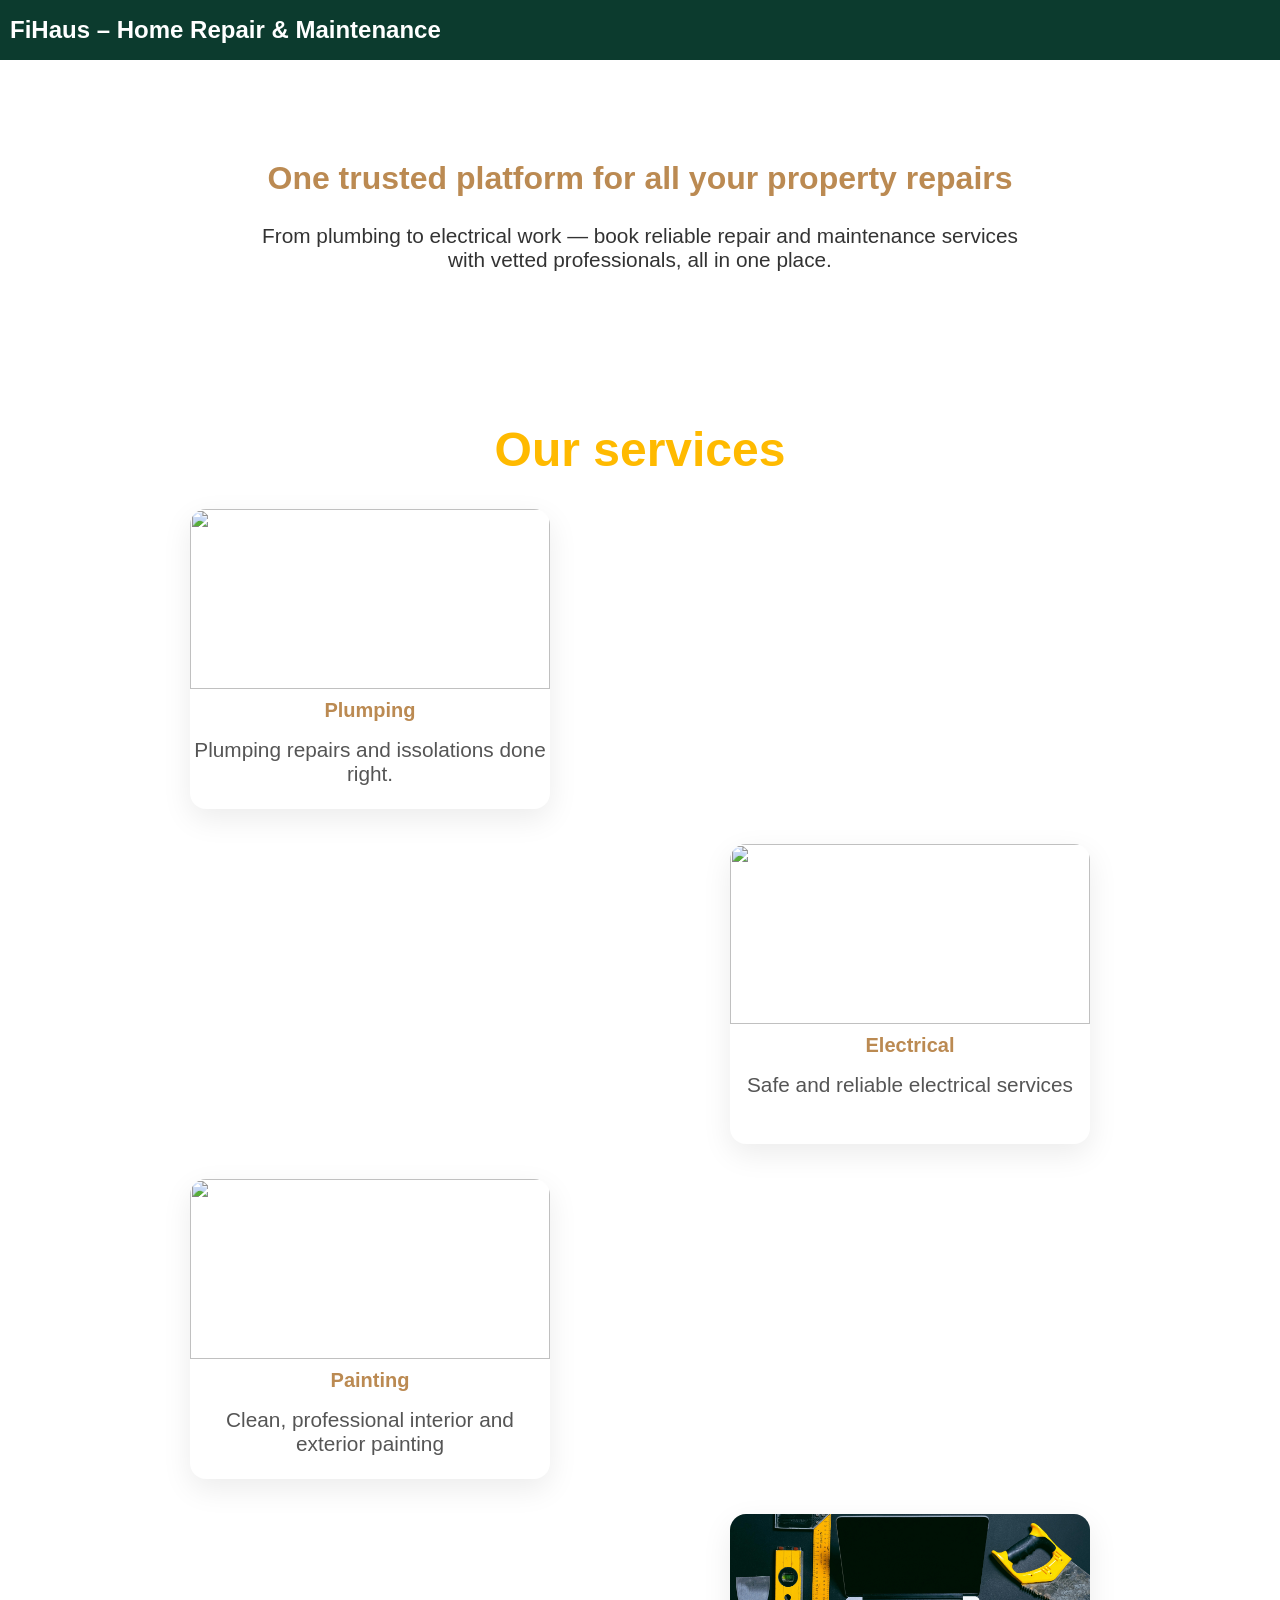
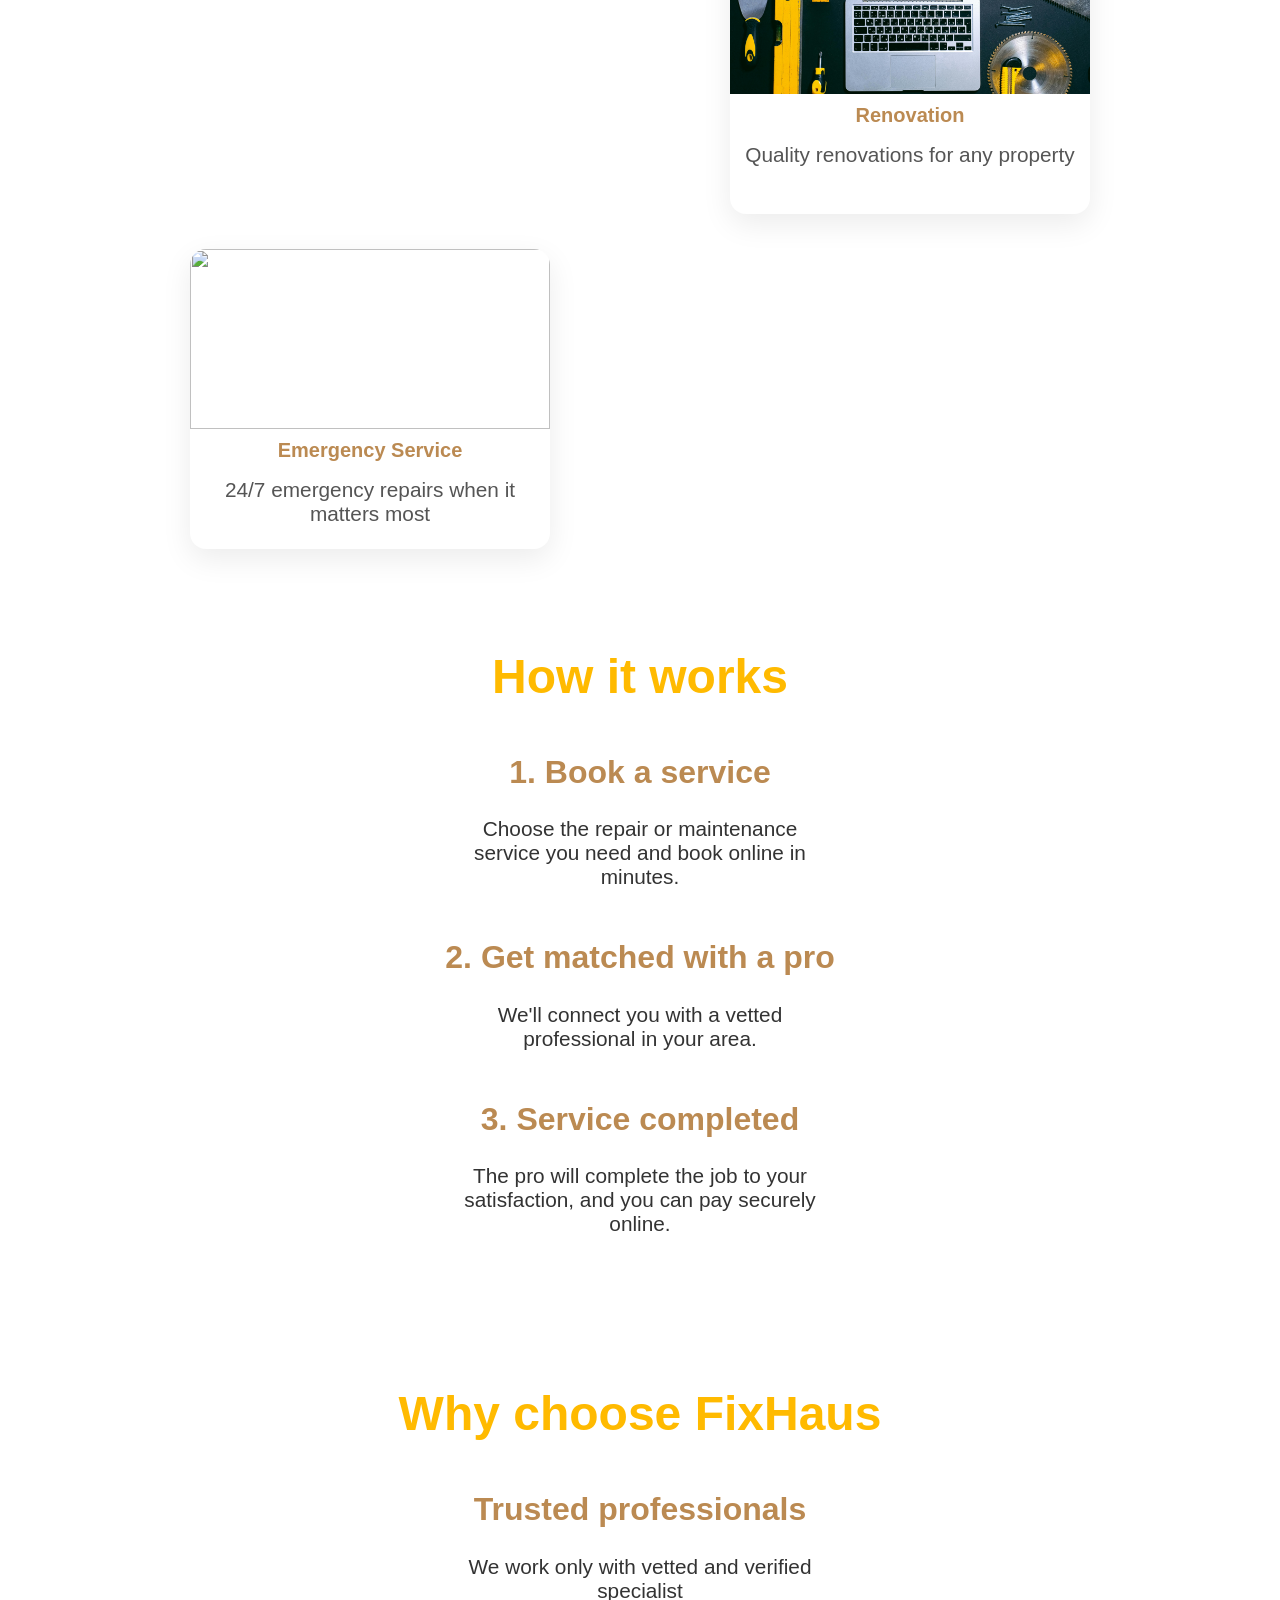
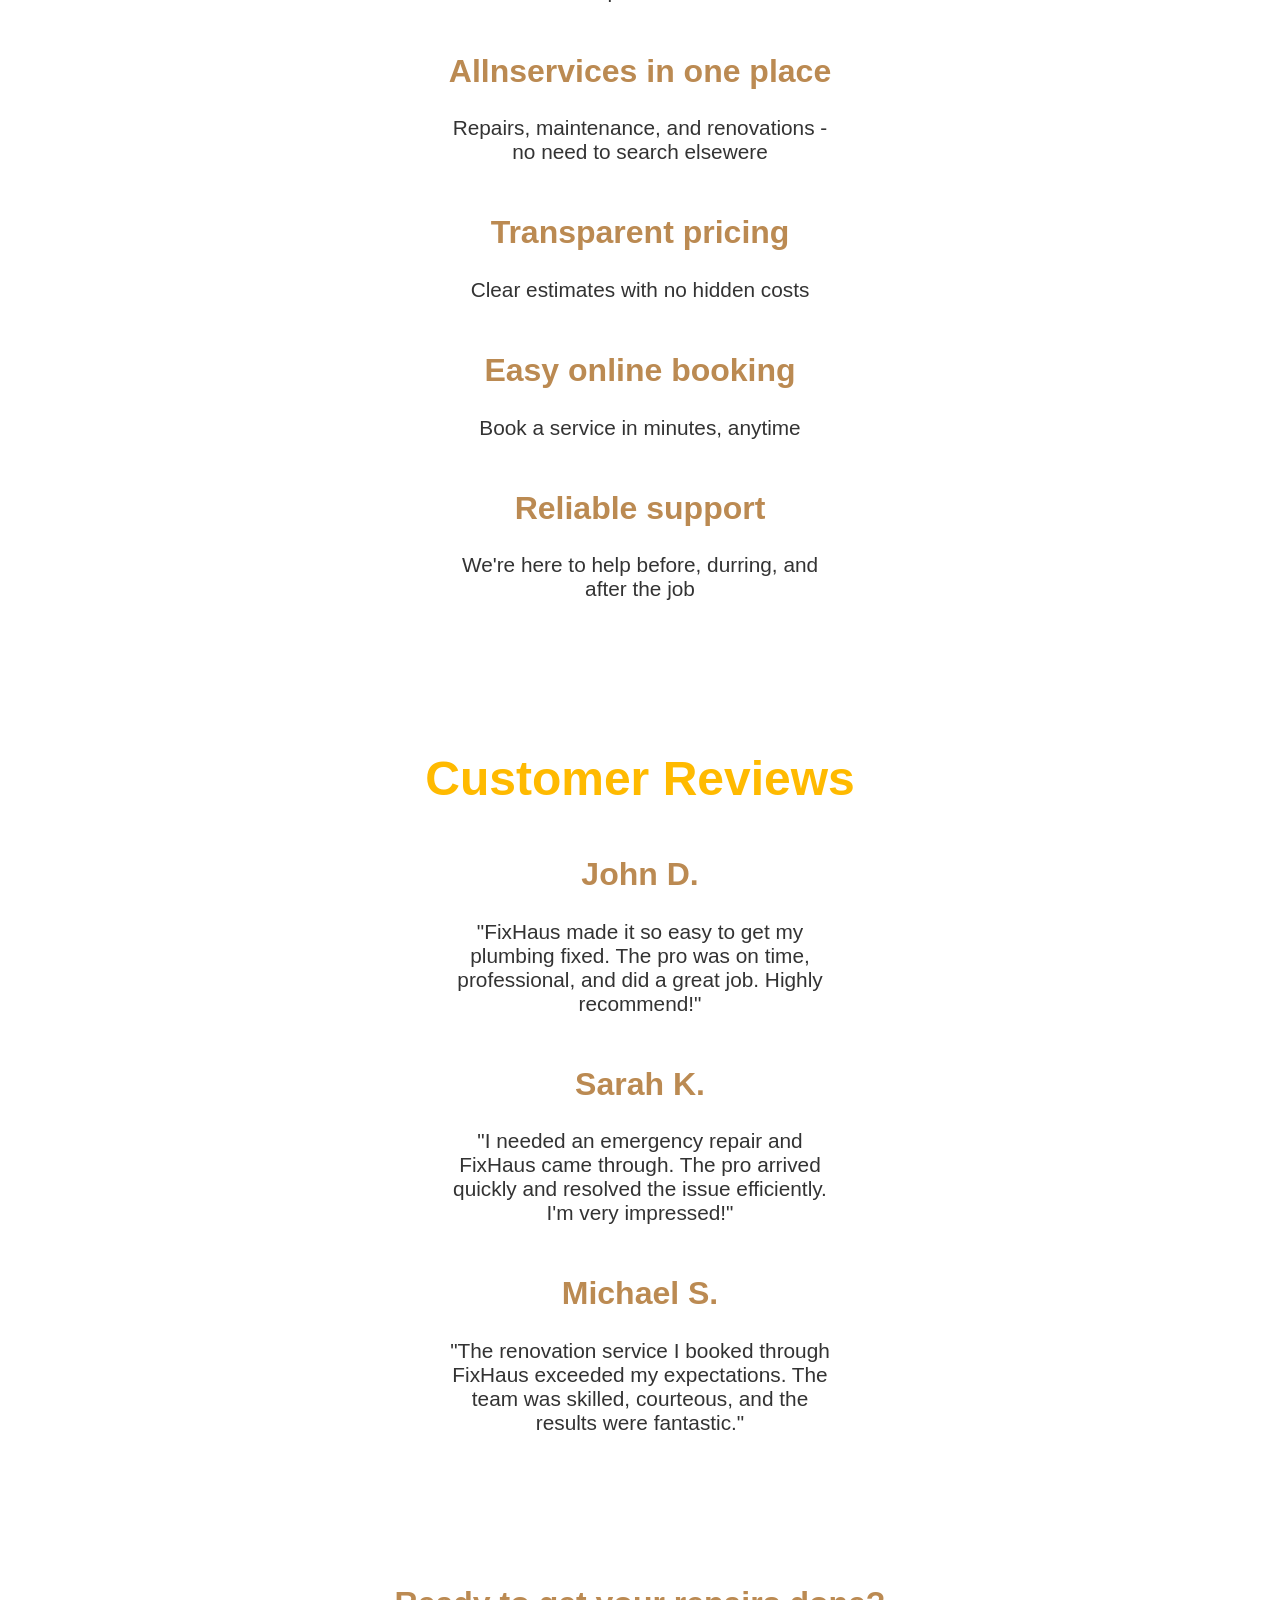
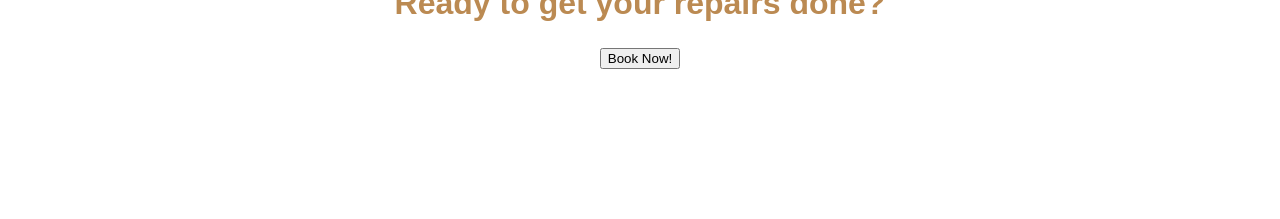
==== index.html @ 9bba1597 "12.02" ====
<!DOCTYPE html>

<html>
   <head>
      <html lang="en">
      <meta charset="UTF-8">
      <meta name="viewport" content="width=device-width, initial-scale=1.0">
      <title>FixHaus</title>
      <link rel="stylesheet" href="main.css">
   </head>
<body>
   <nav>
      <h1>FiHaus – Home Repair & Maintenance</h1>
   </nav>
   <section class=hero id="hero">
      <h2>One trusted platform for all your property repairs</h2>
      <p>From plumbing to electrical work — book reliable repair and maintenance services
         with vetted professionals, all in one place.</p>
      <!--<button id="GetStarted">Get Started!</button>-->
   </section>
      <h1>Our services</h1>
   <section class="cards" id="cards">
      <div class="card">
         <img src="icon1.svg" alt="">
         <div class="card-content">
            <h2>Plumping</h2>
            <p>Plumping repairs and issolations done right.</p>
          </div>
      </div>
      <div class="card">
         <img src="icon2.svg" alt="">
         <div class="card-content">
            <h2>Electrical</h2>
            <p>Safe and reliable electrical services</p>
         </div>
      </div>
      <div class="card">
         <img src="icon3.svg" alt="">
         <div class="card-content">
            <h2>Painting</h2>
            <p>Clean, professional interior and exterior painting</p>
         </div>
      </div>
      <div class="card">
         <img src="img/icon4.jpg" alt="">
         <div class="card-content">
            <h2>Renovation</h2>
            <p>Quality renovations for any property</p>
         </div>
      </div>
      <div class="card">
         <img src="icon5.svg" alt="">
         <div class="card-content">
            <h2>Emergency Service</h2>
            <p>24/7 emergency repairs when it matters most</p>
         </div>
      </div>
   </section>
   <section class="HitW">
      <h1>How it works</h1>
      <div class="step">
         <h2>1. Book a service</h2>
         <p>Choose the repair or maintenance service you need and book online in minutes.</p>
      </div>
      <div class="step">
         <h2>2. Get matched with a pro</h2>
         <p>We'll connect you with a vetted professional in your area.</p>
      </div>
      <div class="step">
         <h2>3. Service completed</h2>
         <p>The pro will complete the job to your satisfaction, and you can pay securely online.</p>
      </div>
   </section>
   <section class="WhyUs">
      <h1>Why choose FixHaus</h1>
      <h2>Trusted professionals</h2>
      <p>We work only with vetted and verified specialist</p>
      <h2>Allnservices in one place</h2>
      <p>Repairs, maintenance, and renovations - no need to search elsewere</p>
      <h2>Transparent pricing</h2>
      <p>Clear estimates with no hidden costs</p>
      <h2>Easy online booking</h2>
      <p>Book a service in minutes, anytime</p>
      <h2>Reliable support</h2>
      <p>We're here to help before, durring, and after the job</p>
   </section>
   <section class="review">
      <h1>Customer Reviews</h1>
         <h2>John D.</h2>
         <p>"FixHaus made it so easy to get my plumbing fixed. The pro was on time, professional, and did a great job. Highly recommend!"</p>
         <h2>Sarah K.</h2>
         <p>"I needed an emergency repair and FixHaus came through. The pro arrived quickly and resolved the issue efficiently. I'm very impressed!"</p>
         <h2>Michael S.</h2>
         <p>"The renovation service I booked through FixHaus exceeded my expectations. The team was skilled, courteous, and the results were fantastic."</p>
      </div>
   </section>
   <section class="GetStarted">
      <h2>Ready to get your repairs done?</h2>
      <button id="GetStarted">Book Now!</button>
   </section>
</body>
</html>
---- main.css ----
html{
   margin: 0;
   scroll-behavior: smooth;
}
body{
   margin: 0;
   text-align: center;
   font-family: 'Poppins', sans-serif;
   background-color: #fff;
 }
h1{
   color: #FFBA00;
   font-size: 3.0rem;
   margin-top: 100px;
}
h2{
   color: #BB8A52;
   font-size: 2.0rem;
   margin-top: 50px;
}
h3{
   color: #111827;
   font-size: 1.5rem;
   margin: 50px, 0px, 0px, 0px;
}
p{
   color: #333;
   justify-content: center;
   width: 30%;
   margin: auto;
   font-size: 1.3rem;
}
nav{
   background-color: #0c3b2e;
   margin-bottom: 50px;
}
nav h1{
   margin: 0px 10px;
   padding: 16px 0;
   color: #fff;
   text-align: left;
   font-size: 1.5rem;
 }
section{
   margin-bottom: 150px;
   margin-top: 100px;
}
   .hero p{
      width: 60%;
   }

/* Services cards */
.cards{
   margin-top: 100px;
   display: flex;
   flex-direction: column;
   gap: 35px;
   width: min(900px, 92vw);
   margin: 0 auto;
   align-items: flex-start;
}
.card{
   display: flex;
   flex-direction: column;
   width: 40%;
   height: 300px;
   background-color: #fff;
   border-radius: 16px;
   box-shadow: 0 10px 30px rgba(0, 0, 0, 0.08);
   transition: transform 0.3s ease, box-shadow 0.3s ease;
   overflow: hidden;
}
.card:hover {
   transform: translateY(-8px);
   box-shadow: 0 20px 50px rgba(0, 0, 0, 0.15);
}
.card:nth-child(even) {
   align-self: flex-end;
}
.card img{
   width: 100%;
   height: 180px;
   object-fit: cover;
}
.card-content{
   width: 100%;
}
.card h2{
   margin-top: 10px;
   font-size: 20px;
}
.card p{
   margin: 0;
   color: #555;
   width: 100%;
   margin-top: 15px;
}
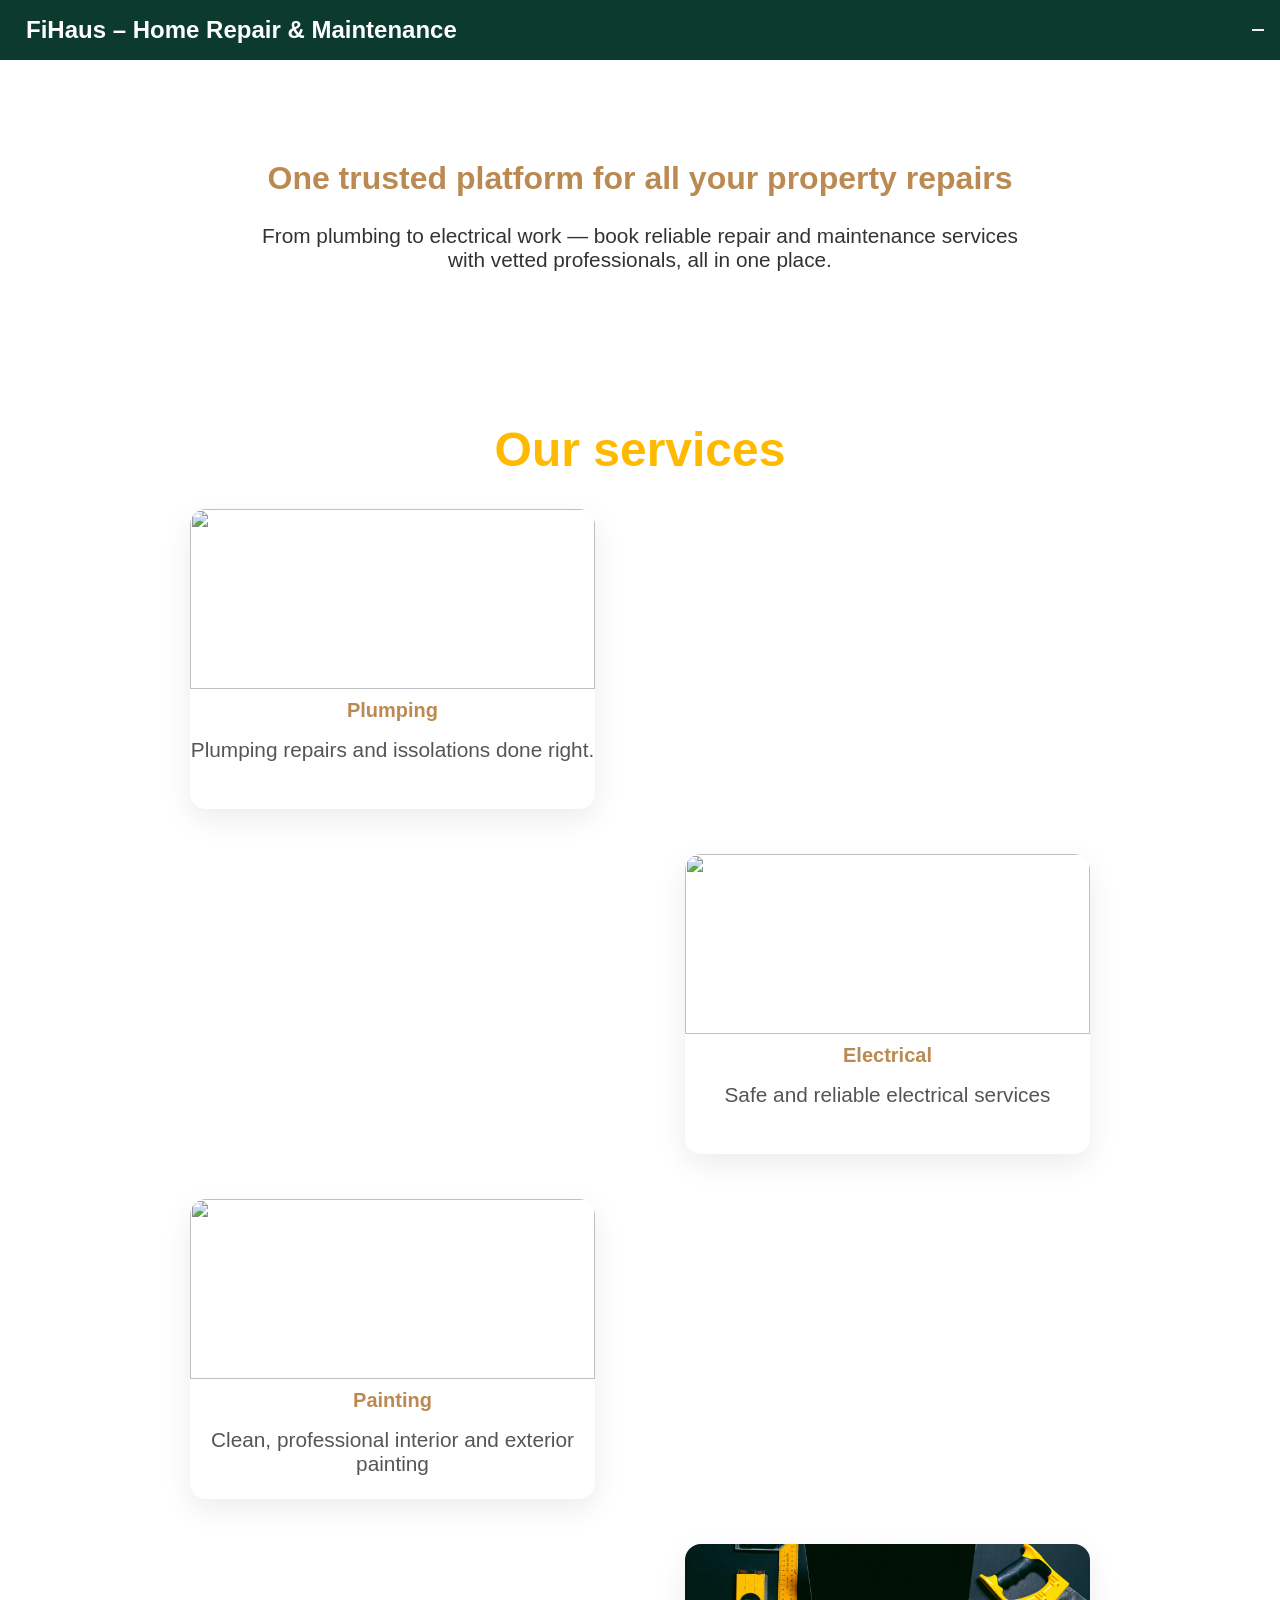
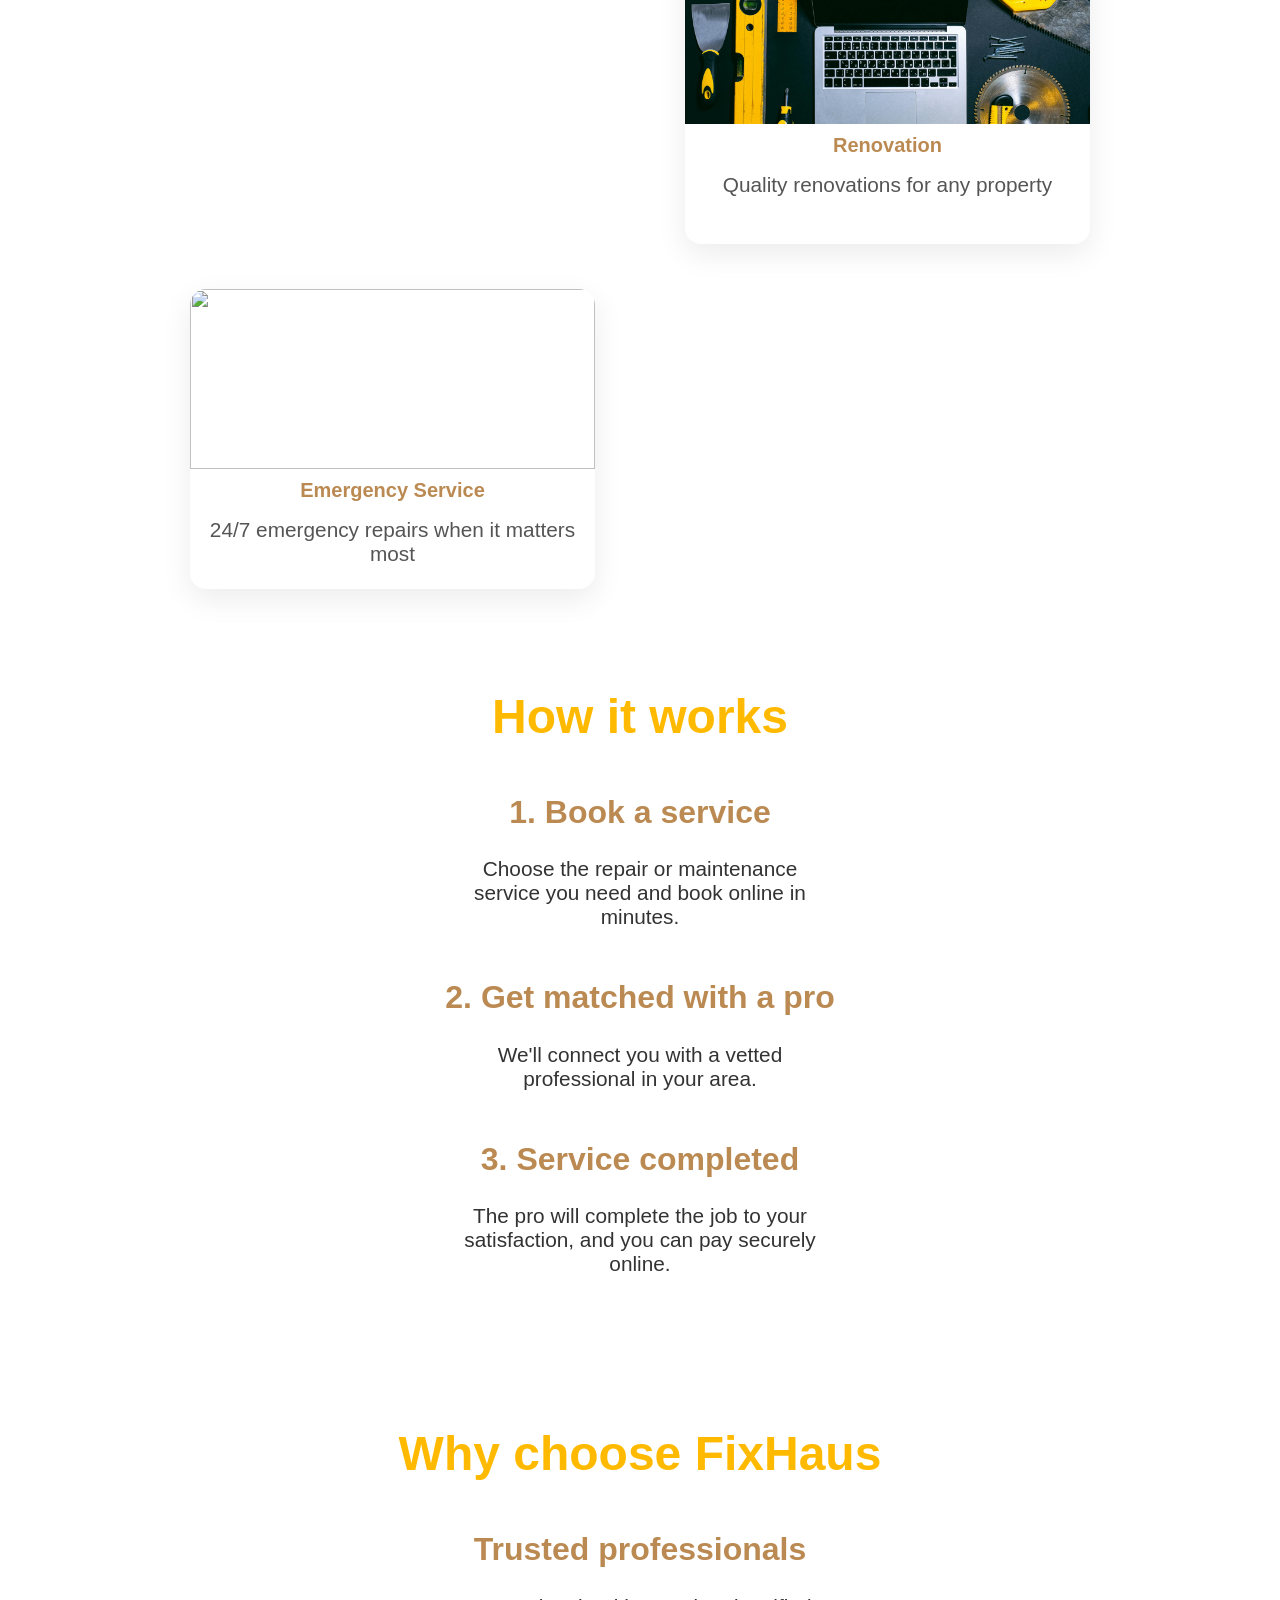
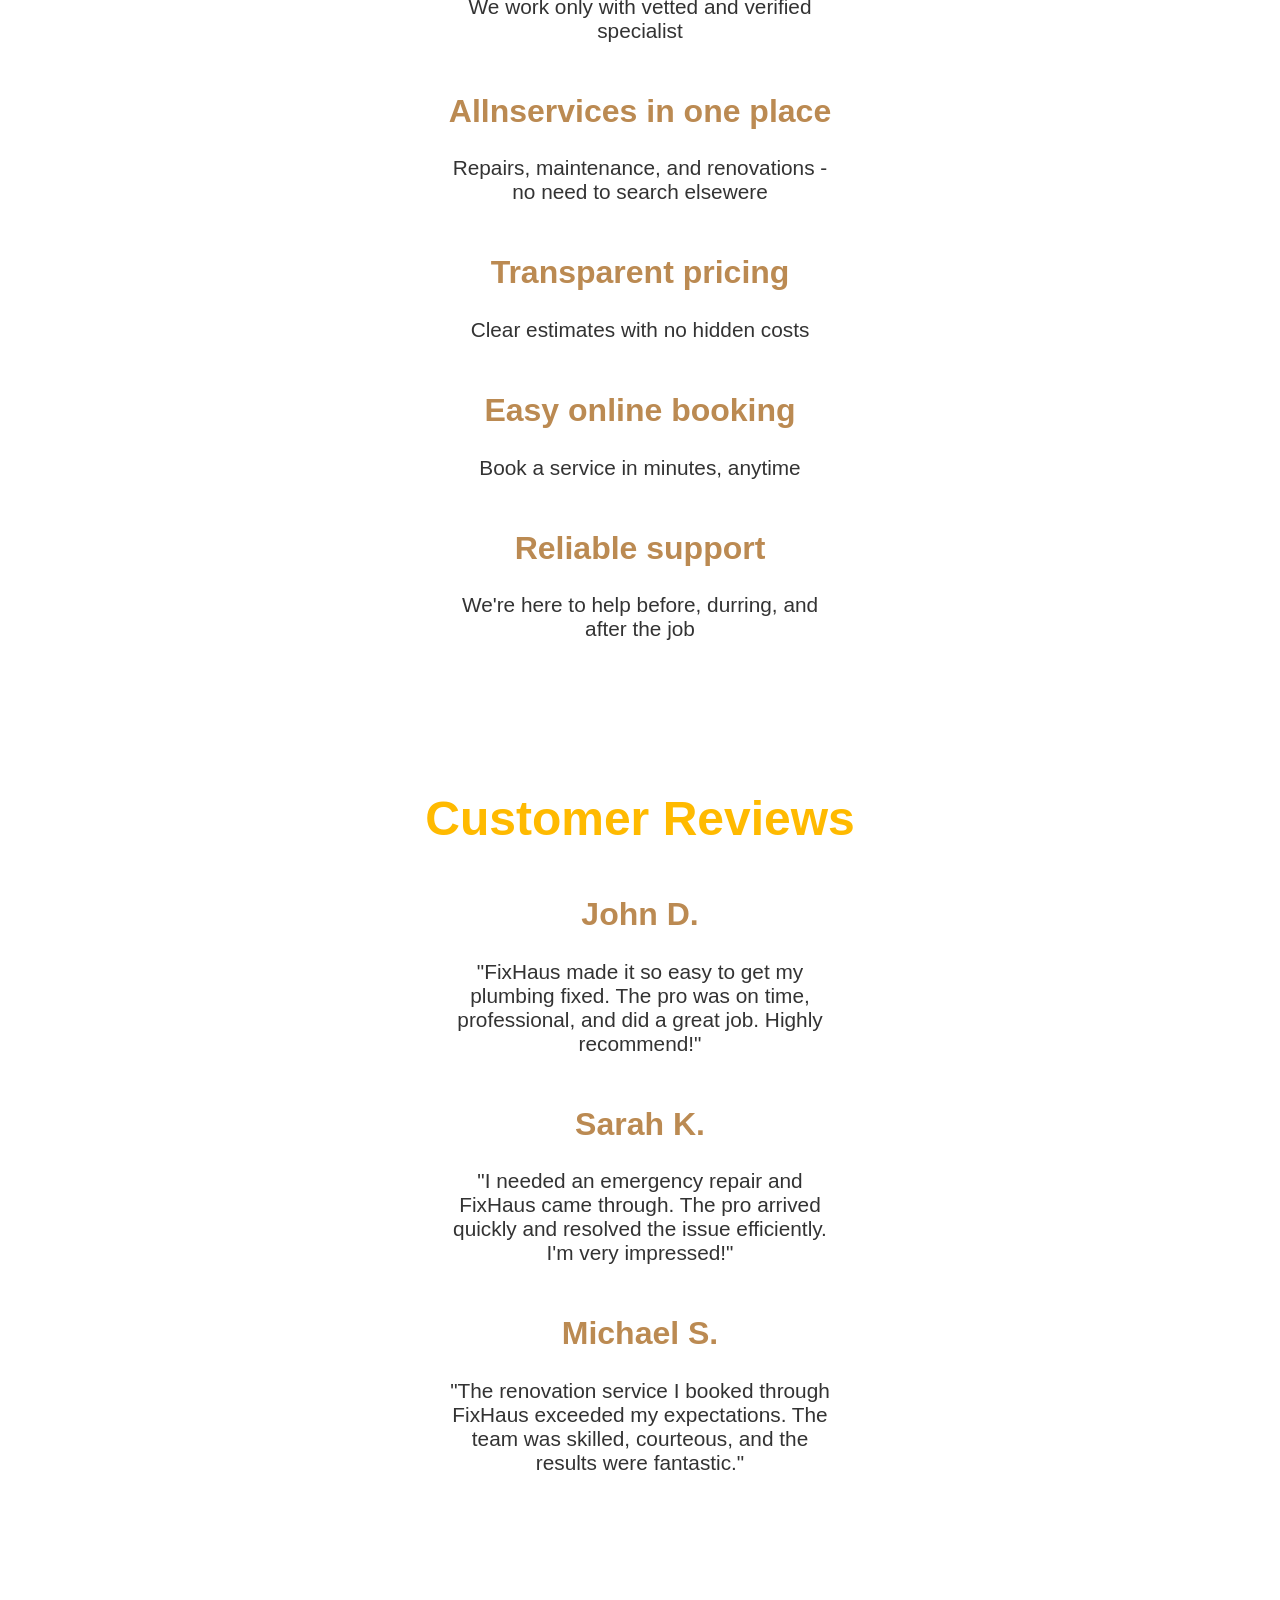
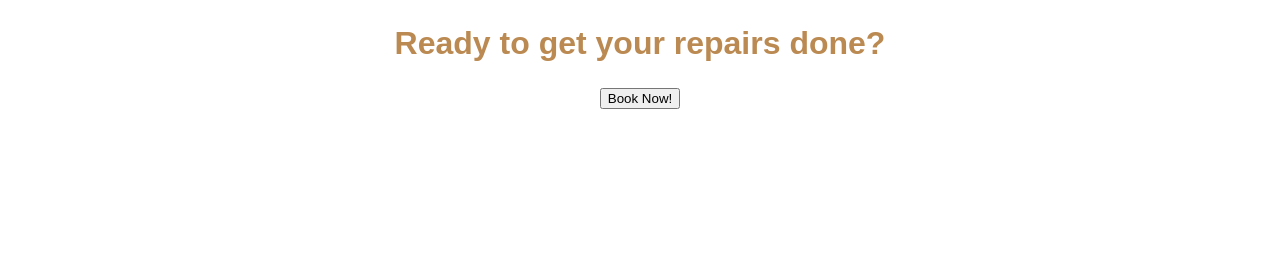
==== commit 33822b8e: "16.02" ====
--- a/index.html
+++ b/index.html
@@ -11,6 +11,7 @@
 <body>
    <nav>
       <h1>FiHaus – Home Repair & Maintenance</h1>
+      <button id="NavBtn"></button>
    </nav>
    <section class=hero id="hero">
       <h2>One trusted platform for all your property repairs</h2>
@@ -21,21 +22,21 @@
       <h1>Our services</h1>
    <section class="cards" id="cards">
       <div class="card">
-         <img src="icon1.svg" alt="">
+         <img src="img/icon1.jpg" alt="">
          <div class="card-content">
             <h2>Plumping</h2>
             <p>Plumping repairs and issolations done right.</p>
           </div>
       </div>
       <div class="card">
-         <img src="icon2.svg" alt="">
+         <img src="img/icon2.jpg" alt="">
          <div class="card-content">
             <h2>Electrical</h2>
             <p>Safe and reliable electrical services</p>
          </div>
       </div>
       <div class="card">
-         <img src="icon3.svg" alt="">
+         <img src="img/icon3.jpg" alt="">
          <div class="card-content">
             <h2>Painting</h2>
             <p>Clean, professional interior and exterior painting</p>
@@ -49,7 +50,7 @@
          </div>
       </div>
       <div class="card">
-         <img src="icon5.svg" alt="">
+         <img src="img/icon5.jpg" alt="">
          <div class="card-content">
             <h2>Emergency Service</h2>
             <p>24/7 emergency repairs when it matters most</p>
--- a/main.css
+++ b/main.css
@@ -33,6 +33,10 @@
 nav{
    background-color: #0c3b2e;
    margin-bottom: 50px;
+   display: flex;
+   align-items: center;
+   justify-content: space-between;
+   padding: 0 16px;
 }
 nav h1{
    margin: 0px 10px;
@@ -41,6 +45,12 @@
    text-align: left;
    font-size: 1.5rem;
  }
+nav button{
+   border: none;
+   color: #fff;
+   cursor: pointer;
+   margin-left: auto;
+}
 section{
    margin-bottom: 150px;
    margin-top: 100px;
@@ -51,10 +61,10 @@
 
 /* Services cards */
 .cards{
-   margin-top: 100px;
+   margin-top: 150px;
    display: flex;
    flex-direction: column;
-   gap: 35px;
+   gap: 45px;
    width: min(900px, 92vw);
    margin: 0 auto;
    align-items: flex-start;
@@ -62,7 +72,7 @@
 .card{
    display: flex;
    flex-direction: column;
-   width: 40%;
+   width: 45%;
    height: 300px;
    background-color: #fff;
    border-radius: 16px;
@@ -72,7 +82,7 @@
 }
 .card:hover {
    transform: translateY(-8px);
-   box-shadow: 0 20px 50px rgba(0, 0, 0, 0.15);
+   box-shadow: 0 20px 50px rgba(0, 0, 0, 0.20);
 }
 .card:nth-child(even) {
    align-self: flex-end;
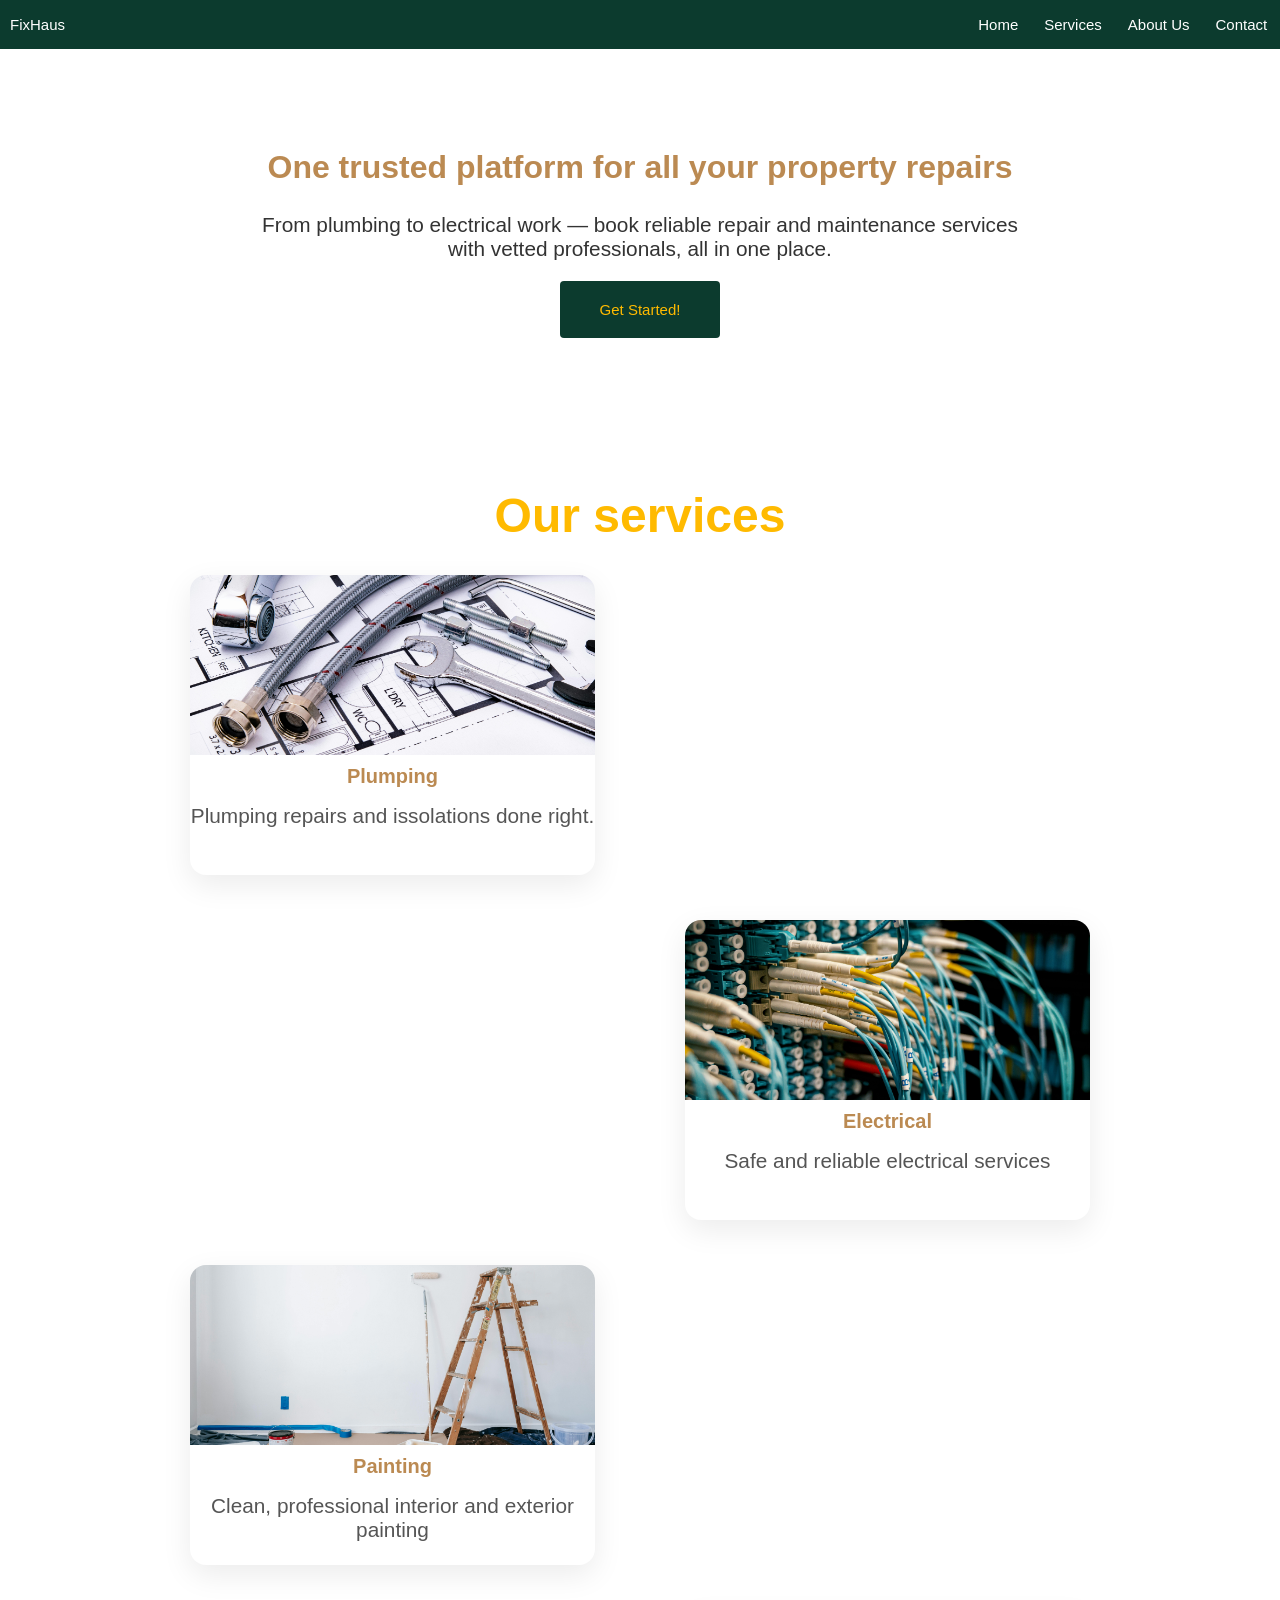
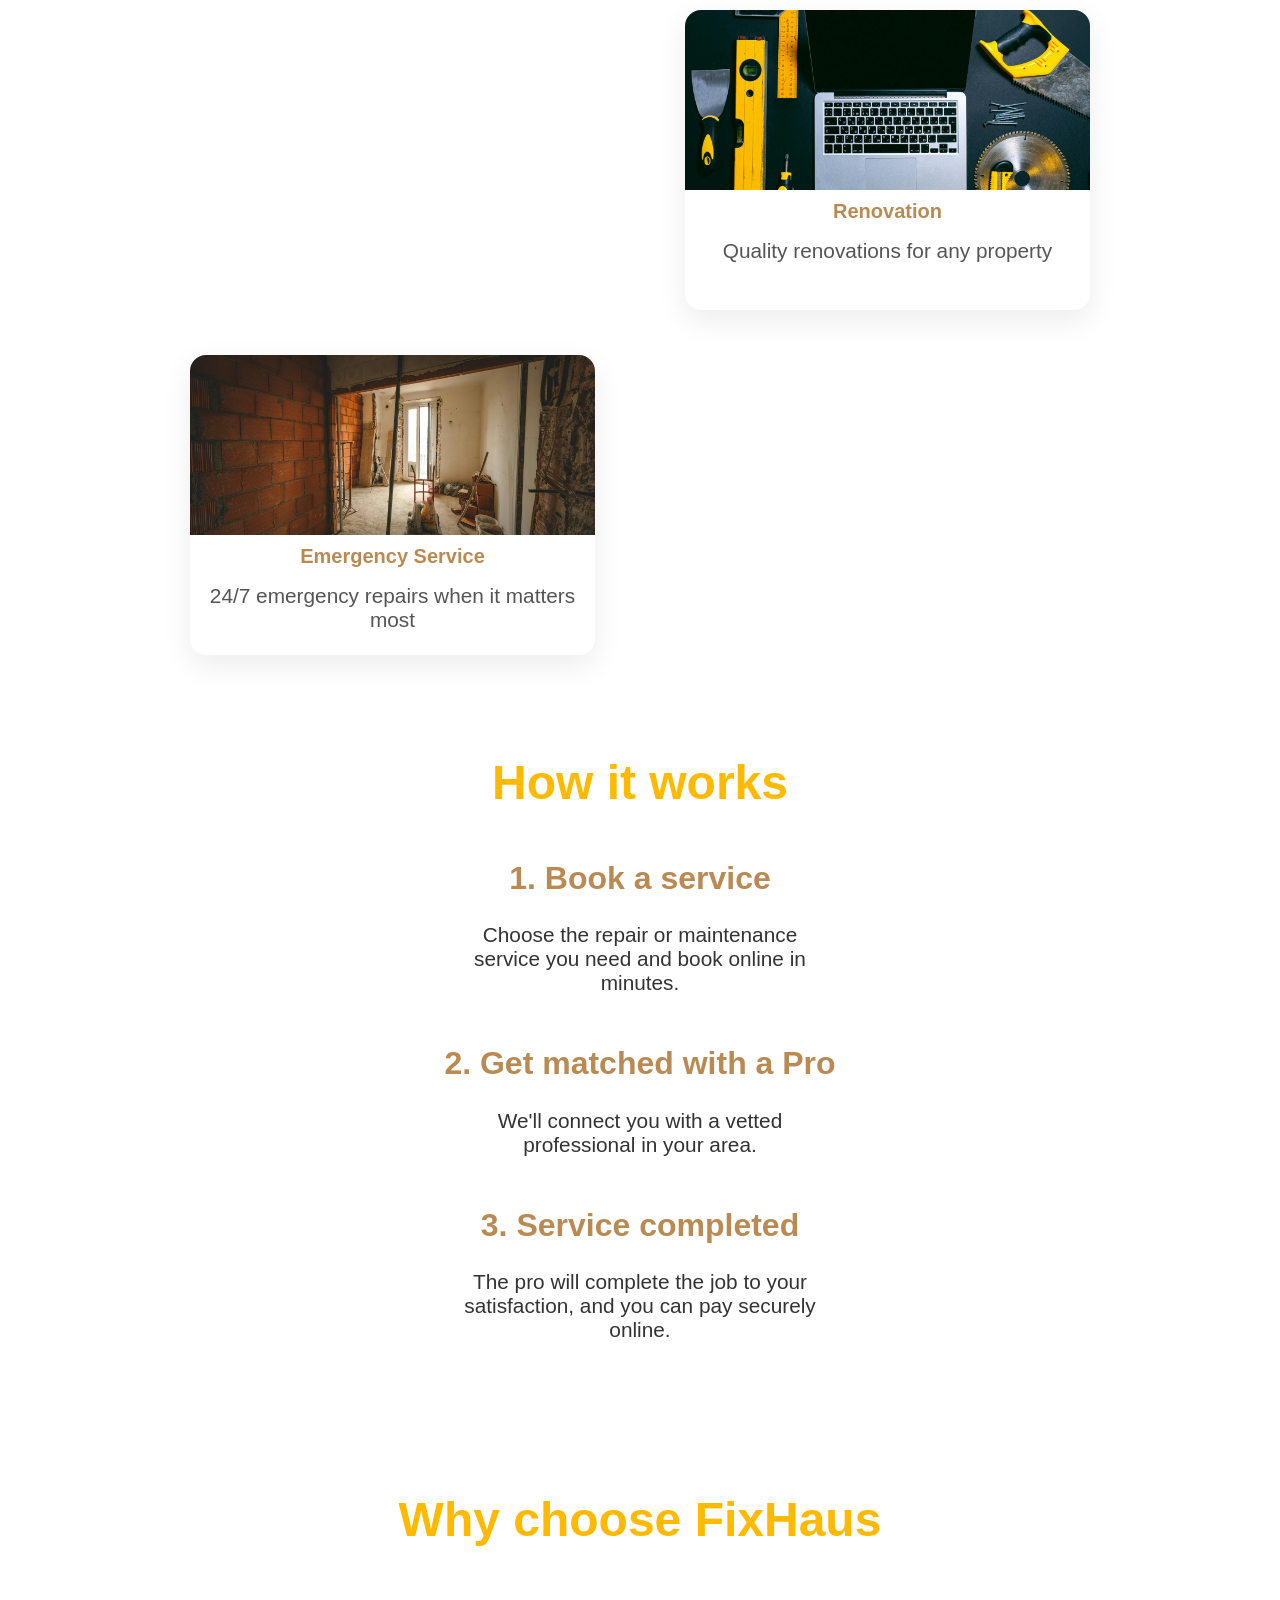
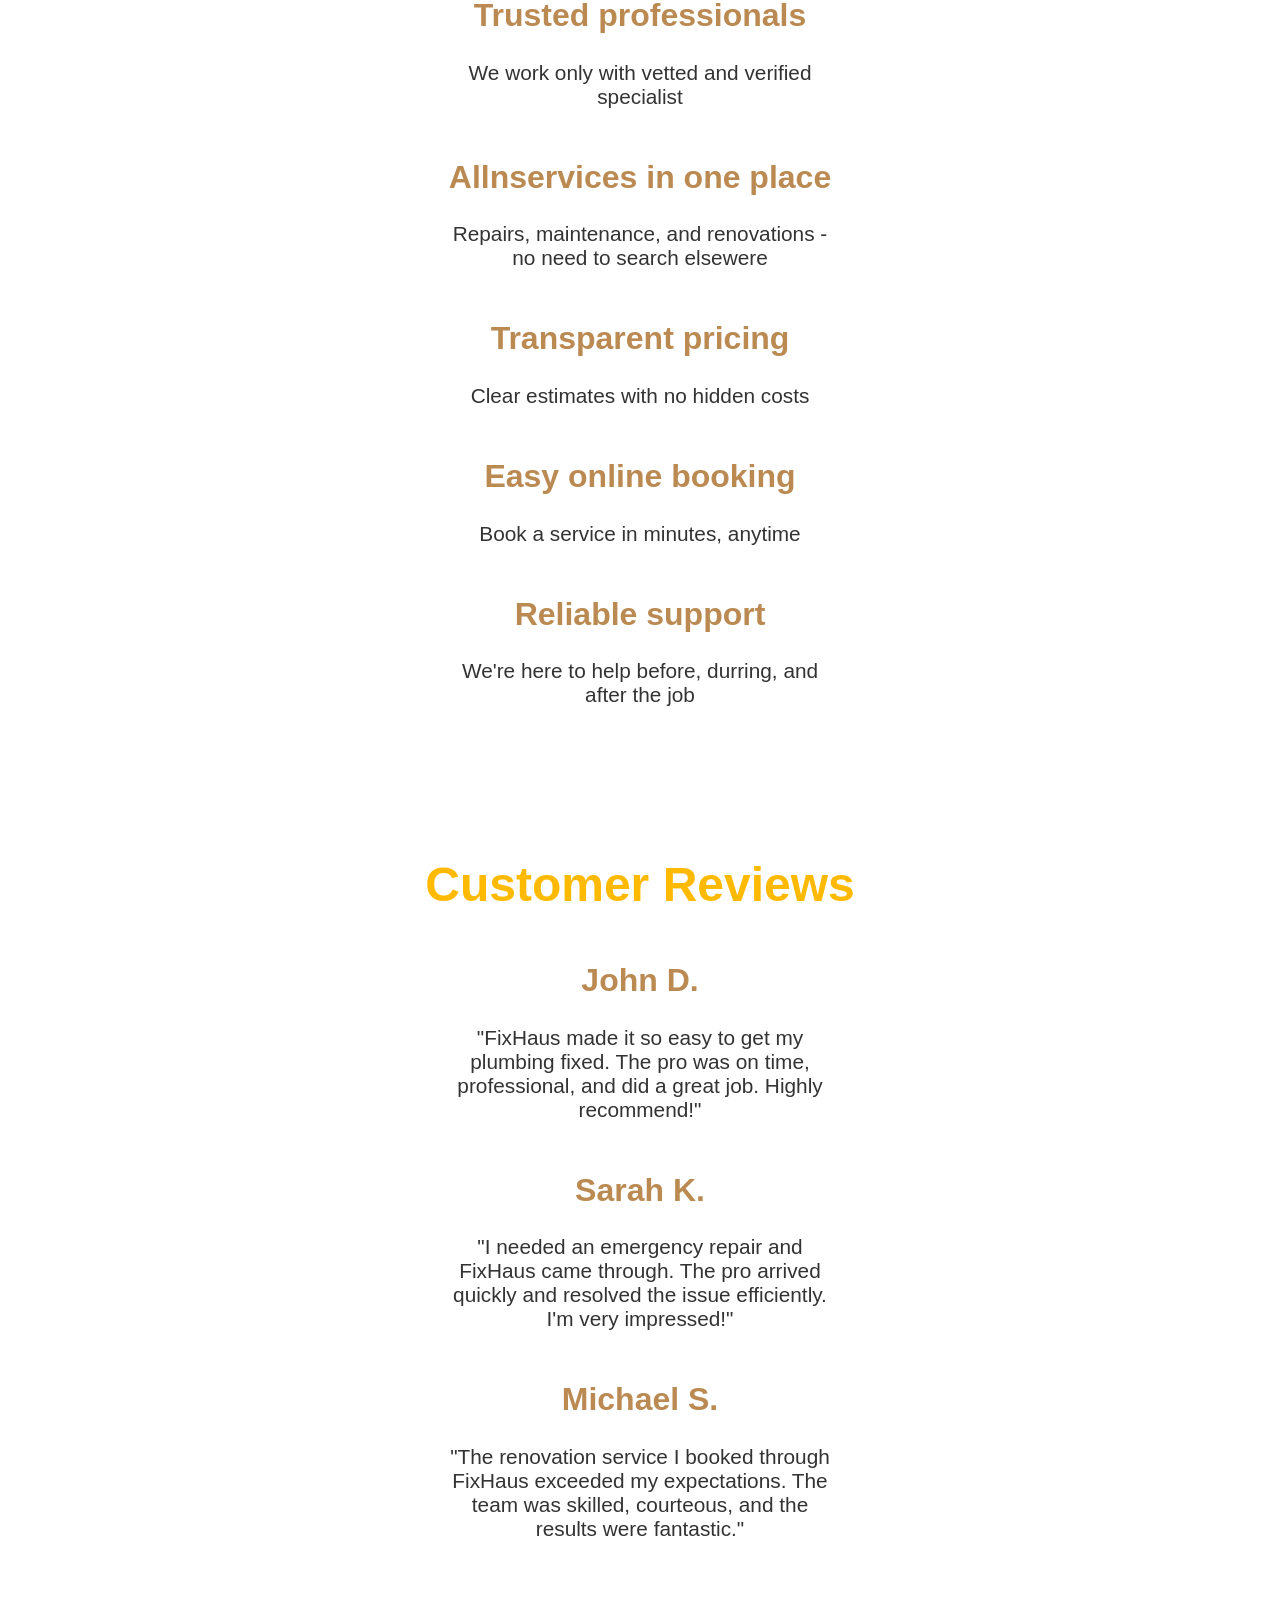
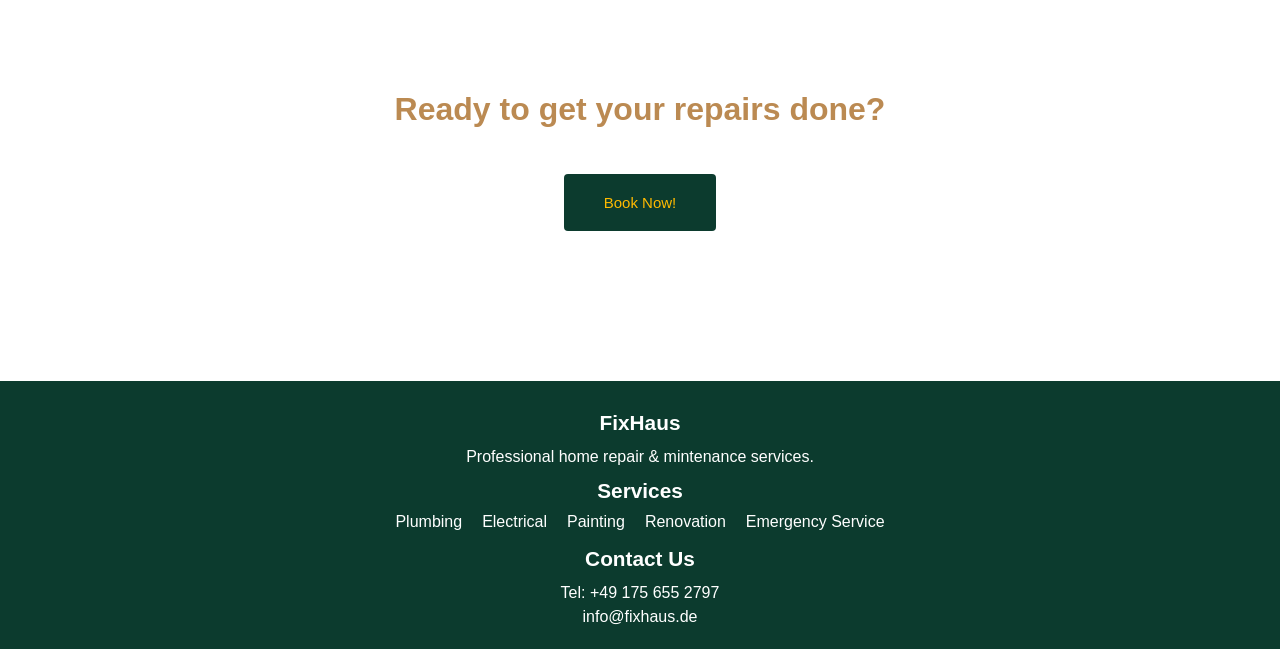
==== commit e3232433: "19.02" ====
--- a/index.html
+++ b/index.html
@@ -9,48 +9,45 @@
       <link rel="stylesheet" href="main.css">
    </head>
 <body>
-   <nav>
-      <h1>FiHaus – Home Repair & Maintenance</h1>
-      <button id="NavBtn"></button>
-   </nav>
+   <div data-include="partials/header.html"></div>
    <section class=hero id="hero">
       <h2>One trusted platform for all your property repairs</h2>
       <p>From plumbing to electrical work — book reliable repair and maintenance services
          with vetted professionals, all in one place.</p>
-      <!--<button id="GetStarted">Get Started!</button>-->
+      <button id="GetStarted">Get Started!</button>
    </section>
       <h1>Our services</h1>
    <section class="cards" id="cards">
       <div class="card">
-         <img src="img/icon1.jpg" alt="">
+         <img src="images/imgs/icon/icon1.jpg" alt="">
          <div class="card-content">
             <h2>Plumping</h2>
             <p>Plumping repairs and issolations done right.</p>
           </div>
       </div>
       <div class="card">
-         <img src="img/icon2.jpg" alt="">
+         <img src="images/imgs/icon/icon2.jpg" alt="">
          <div class="card-content">
             <h2>Electrical</h2>
             <p>Safe and reliable electrical services</p>
          </div>
       </div>
       <div class="card">
-         <img src="img/icon3.jpg" alt="">
+         <img src="images/imgs/icon/icon3.jpg" alt="">
          <div class="card-content">
             <h2>Painting</h2>
             <p>Clean, professional interior and exterior painting</p>
          </div>
       </div>
       <div class="card">
-         <img src="img/icon4.jpg" alt="">
+         <img src="images/imgs/icon/icon4.jpg" alt="">
          <div class="card-content">
             <h2>Renovation</h2>
             <p>Quality renovations for any property</p>
          </div>
       </div>
       <div class="card">
-         <img src="img/icon5.jpg" alt="">
+         <img src="images/imgs/icon/icon5.jpg" alt="">
          <div class="card-content">
             <h2>Emergency Service</h2>
             <p>24/7 emergency repairs when it matters most</p>
@@ -64,7 +61,7 @@
          <p>Choose the repair or maintenance service you need and book online in minutes.</p>
       </div>
       <div class="step">
-         <h2>2. Get matched with a pro</h2>
+         <h2>2. Get matched with a Pro</h2>
          <p>We'll connect you with a vetted professional in your area.</p>
       </div>
       <div class="step">
@@ -99,5 +96,7 @@
       <h2>Ready to get your repairs done?</h2>
       <button id="GetStarted">Book Now!</button>
    </section>
+   <div data-include="partials/footer.html"></div>
+   <script src="assets/js/include.js" defer></script>
 </body>
 </html>
--- a/main.css
+++ b/main.css
@@ -30,26 +30,40 @@
    margin: auto;
    font-size: 1.3rem;
 }
-nav{
+.site-header{
+   padding: 16px 0;
    background-color: #0c3b2e;
    margin-bottom: 50px;
    display: flex;
-   align-items: center;
-   justify-content: space-between;
-   padding: 0 16px;
 }
-nav h1{
-   margin: 0px 10px;
-   padding: 16px 0;
+.site-header a{
    color: #fff;
-   text-align: left;
-   font-size: 1.5rem;
- }
+   text-decoration: none;
+   font-size: 15px; 
+} 
 nav button{
    border: none;
    color: #fff;
    cursor: pointer;
+   padding: 16px 20px;
+}
+.site-header .container{
+   display: flex;
+   align-items: center;
+   justify-content: space-between;
+   width: 99%;
+}
+.site-header .nav{
    margin-left: auto;
+   display: flex;
+   gap: 16px;
+   margin-left: auto;
+}
+.site-header a{
+   color: #fff;
+   text-decoration: none;
+   font-size: 15px; 
+   margin-left: 10px;
 }
 section{
    margin-bottom: 150px;
@@ -105,3 +119,43 @@
    width: 100%;
    margin-top: 15px;
 }
+button{
+   background-color: #0c3b2e;
+   color: #FFBA00;
+   border: none;
+   padding: 20px 40px;
+   border-radius: 4px;
+   cursor: pointer;
+   margin-top: 20px;
+   font-size: 15px;
+}
+footer{
+   background-color: #0c3b2e;
+   color: #fff;
+   padding: 20px 0;
+   margin-top: 50px;
+   list-style: none;
+}
+footer p{
+   line-height: 1.5;
+   margin: auto;
+   color:#fff;
+   font-size: 1rem;
+   
+}
+footer h4{
+   margin: 10px 0;
+   color: #fff;
+   font-size: 1.3rem;
+}
+footer ul{
+   display: flex;
+   justify-content: center;
+   gap: 20px;
+   padding: 0;
+   margin-top: 10px;
+}
+footer li{
+   text-align: center;
+   list-style: none;
+}
